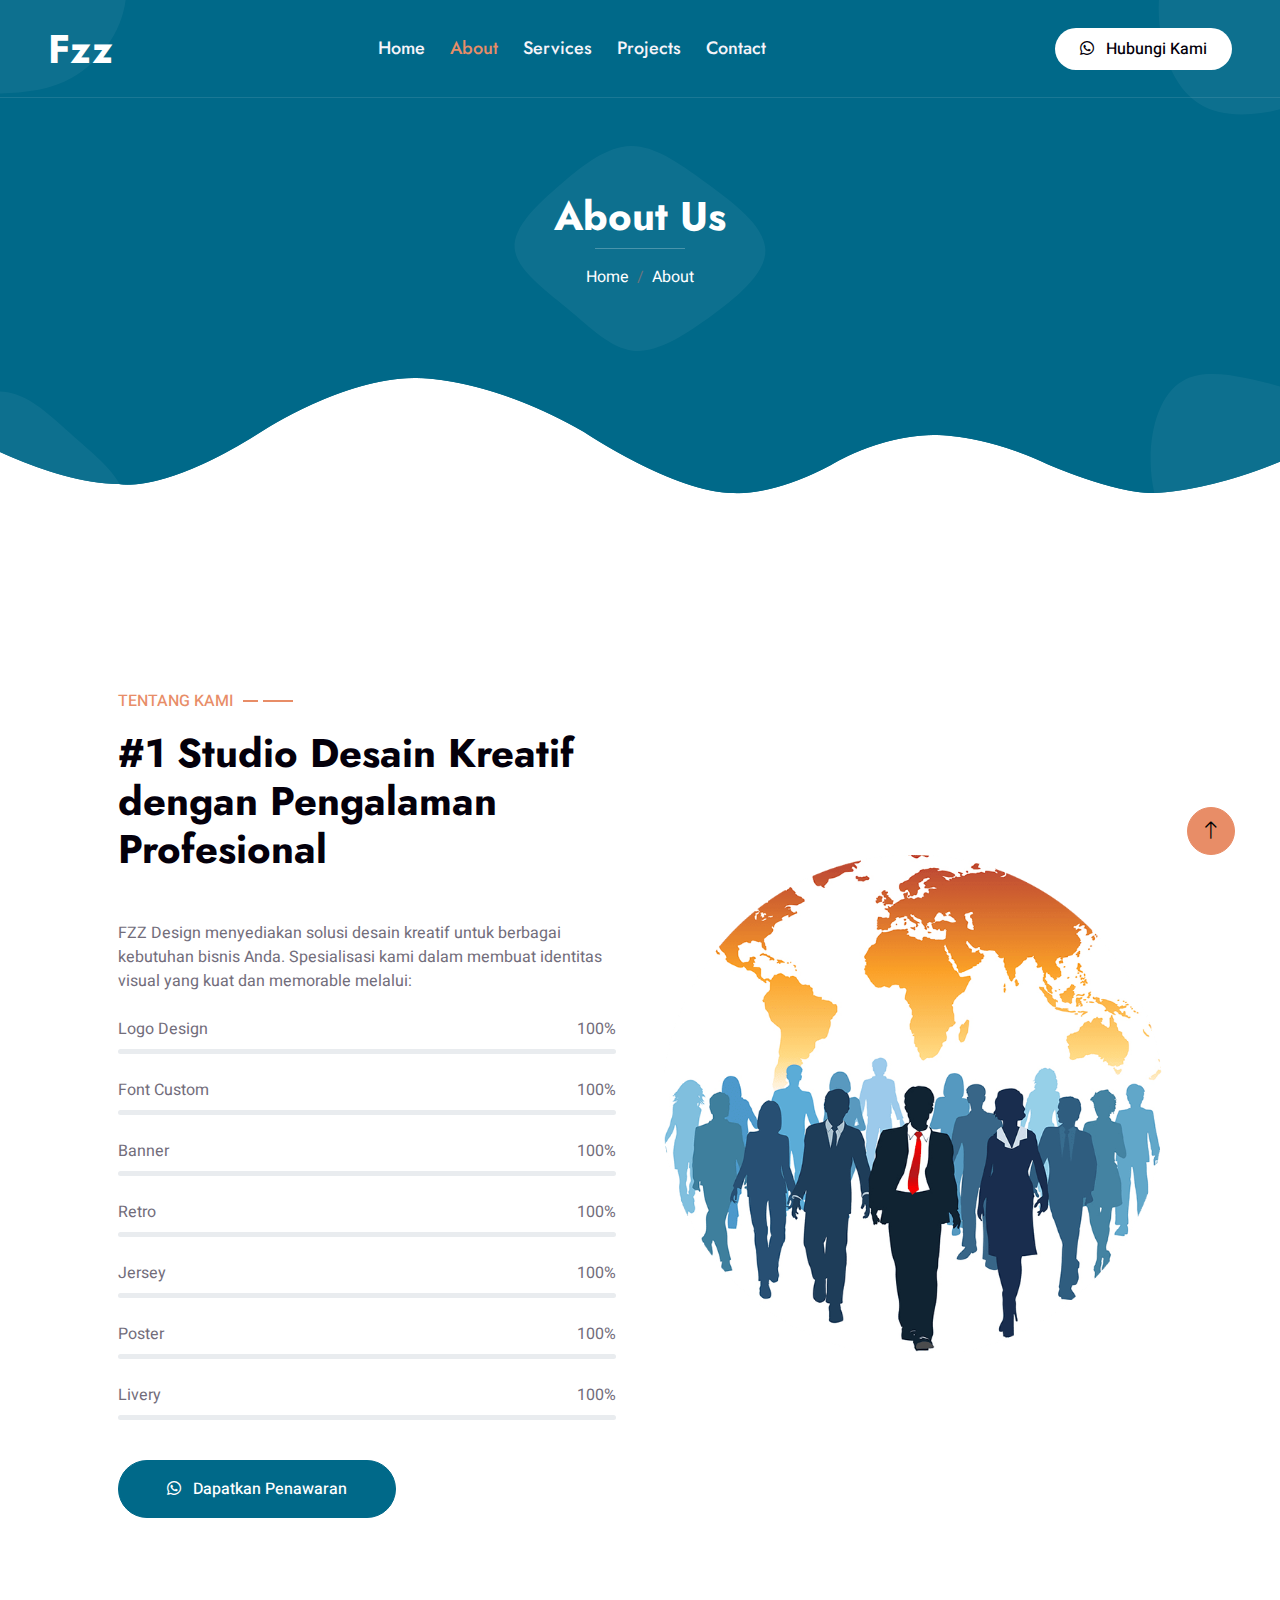
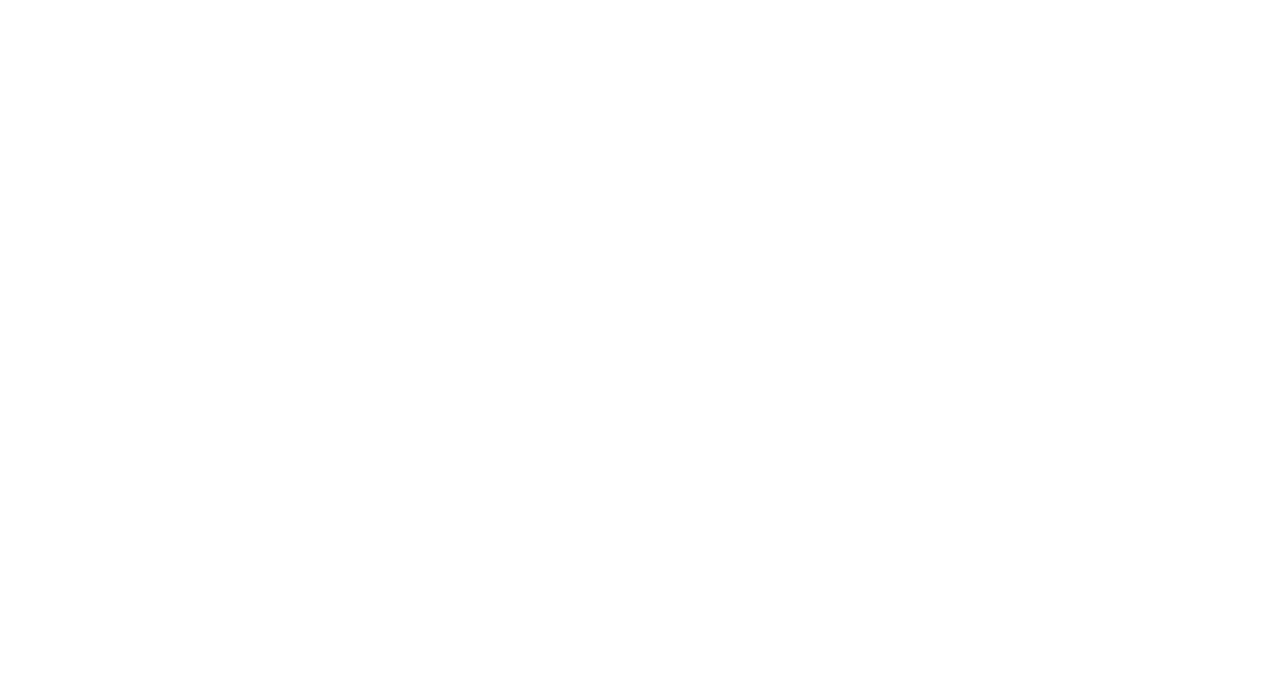
==== about.html @ 9c6b9a03 "landing page fzzdsgn" ====
<!DOCTYPE html>
<html lang="en">
  <head>
    <meta charset="utf-8" />
    <title>About | Jasa Desain Grafis Profesional</title>
    <meta name="viewport" content="width=device-width, initial-scale=1.0" />
    <meta
      name="keywords"
      content="desain grafis, jasa desain grafis, desain logo, desain brosur, desain kemasan, Fzz Design, kreatif"
    />
    <meta
      name="description"
      content="Fzz Design Grafis menawarkan jasa desain grafis profesional untuk kebutuhan bisnis Anda. Kami menyediakan desain logo, brosur, kemasan, dan materi promosi lainnya yang inovatif dan kreatif."
    />
    <meta name="author" content="Fzz Design Grafis" />

    <!-- Open Graph / Facebook -->
    <meta
      property="og:title"
      content="Fzz Design Grafis | Jasa Desain Grafis Profesional"
    />
    <meta
      property="og:description"
      content="Fzz Design Grafis menawarkan jasa desain grafis profesional untuk kebutuhan bisnis Anda. Dapatkan desain logo, brosur, kemasan, dan materi promosi yang kreatif."
    />
    <meta property="og:image" content="img/og-image.jpg" />
    <!-- Ganti dengan path gambar yang sesuai -->
    <meta property="og:url" content="https://www.fzzdsgn.my.id/" />
    <!-- Ganti dengan URL usaha Anda -->
    <meta property="og:type" content="website" />

    <!-- Twitter Card -->
    <meta name="twitter:card" content="summary_large_image" />
    <meta
      name="twitter:title"
      content="Fzz Design Grafis | Jasa Desain Grafis Profesional"
    />
    <meta
      name="twitter:description"
      content="Fzz Design Grafis menyediakan solusi desain grafis profesional untuk logo, brosur, kemasan, dan promosi bisnis Anda."
    />
    <meta name="twitter:image" content="img/og-image.jpg" />
    <!-- Ganti dengan path gambar yang sesuai -->

    <!-- Favicon -->
    <link href="img/favicon.ico" rel="icon" type="image/x-icon" />

    <!-- Google Web Fonts -->
    <link rel="preconnect" href="https://fonts.googleapis.com" />
    <link rel="preconnect" href="https://fonts.gstatic.com" crossorigin />
    <link
      href="https://fonts.googleapis.com/css2?family=Heebo:wght@400;500&family=Jost:wght@500;600;700&display=swap"
      rel="stylesheet"
    />

    <!-- Icon Font Stylesheet -->
    <link
      href="https://cdnjs.cloudflare.com/ajax/libs/font-awesome/5.10.0/css/all.min.css"
      rel="stylesheet"
    />
    <link
      href="https://cdn.jsdelivr.net/npm/bootstrap-icons@1.4.1/font/bootstrap-icons.css"
      rel="stylesheet"
    />

    <!-- Libraries Stylesheet -->
    <link href="lib/animate/animate.min.css" rel="stylesheet" />
    <link href="lib/owlcarousel/assets/owl.carousel.min.css" rel="stylesheet" />
    <link href="lib/lightbox/css/lightbox.min.css" rel="stylesheet" />

    <!-- Customized Bootstrap Stylesheet -->
    <link href="css/bootstrap.min.css" rel="stylesheet" />

    <!-- Template Stylesheet -->
    <link href="css/style.css" rel="stylesheet" />

    <!-- Structured Data for SEO -->
    <script type="application/ld+json">
      {
        "@context": "http://schema.org",
        "@type": "LocalBusiness",
        "name": "Fzz Design Grafis",
        "url": "https://www.fzzdsgn.my.id/",
        "logo": "https://www.fzzdesign.com/img/logo.png",
        "description": "Fzz Design Grafis menawarkan jasa desain grafis profesional untuk kebutuhan bisnis Anda, termasuk desain logo, brosur, kemasan, dan materi promosi.",
        "telephone": "+6283820151628,
      }
    </script>
  </head>

  <body>
    <div class="container-xxl bg-white p-0">
      <!-- Spinner Start -->
      <div
        id="spinner"
        class="show bg-white position-fixed translate-middle w-100 vh-100 top-50 start-50 d-flex align-items-center justify-content-center"
      >
        <div
          class="spinner-grow text-primary"
          style="width: 3rem; height: 3rem"
          role="status"
        >
          <span class="sr-only">Loading...</span>
        </div>
      </div>
      <!-- Spinner End -->

      <!-- Navbar & Hero Start -->
      <div class="container-xxl position-relative p-0">
        <nav
          class="navbar navbar-expand-lg navbar-light px-4 px-lg-5 py-3 py-lg-0"
        >
          <a href="index.html" class="navbar-brand p-0">
            <h1 class="m-0">Fzz</h1>
            <!-- <img src="img/logo.png" alt="Logo"> -->
          </a>
          <button
            class="navbar-toggler"
            type="button"
            data-bs-toggle="collapse"
            data-bs-target="#navbarCollapse"
          >
            <span class="fa fa-bars"></span>
          </button>
          <div class="collapse navbar-collapse" id="navbarCollapse">
            <div class="navbar-nav mx-auto py-0">
              <a href="index.html" class="nav-item nav-link">Home</a>
              <a href="about.html" class="nav-item nav-link active">About</a>
              <a href="service.html" class="nav-item nav-link">Services</a>
              <a href="project.html" class="nav-item nav-link">Projects</a>
              <a href="contact.html" class="nav-item nav-link">Contact</a>
            </div>
            <a
              href="https://wa.me/6281234567890"
              class="btn rounded-pill py-2 px-4 ms-3 d-none d-lg-block"
              target="_blank"
              rel="noopener noreferrer"
            >
              <i class="fab fa-whatsapp me-2"></i> Hubungi Kami
            </a>
          </div>
        </nav>

        <div class="container-xxl py-5 bg-primary hero-header">
          <div class="container my-5 py-5 px-lg-5">
            <div class="row g-5 py-5">
              <div class="col-12 text-center">
                <h1 class="text-white animated slideInDown">About Us</h1>
                <hr class="bg-white mx-auto mt-0" style="width: 90px" />
                <nav aria-label="breadcrumb">
                  <ol class="breadcrumb justify-content-center">
                    <li class="breadcrumb-item">
                      <a class="text-white" href="index.html">Home</a>
                    </li>
                    <li
                      class="breadcrumb-item text-white active"
                      aria-current="page"
                    >
                      About
                    </li>
                  </ol>
                </nav>
              </div>
            </div>
          </div>
        </div>
      </div>
      <!-- Navbar & Hero End -->

      <!-- About Start -->
      <div class="container-xxl py-5">
        <div class="container py-5 px-lg-5">
          <div class="row g-5 align-items-center">
            <div class="col-lg-6 wow fadeInUp" data-wow-delay="0.1s">
              <p class="section-title text-secondary">
                Tentang Kami<span></span>
              </p>
              <h1 class="mb-5">
                #1 Studio Desain Kreatif dengan Pengalaman Profesional
              </h1>
              <p class="mb-4">
                FZZ Design menyediakan solusi desain kreatif untuk berbagai
                kebutuhan bisnis Anda. Spesialisasi kami dalam membuat identitas
                visual yang kuat dan memorable melalui:
              </p>
              <div class="skill mb-4">
                <div class="d-flex justify-content-between">
                  <p class="mb-2">Logo Design</p>
                  <p class="mb-2">100%</p>
                </div>
                <div class="progress">
                  <div
                    class="progress-bar bg-primary"
                    role="progressbar"
                    aria-valuenow="100"
                    aria-valuemin="0"
                    aria-valuemax="100"
                  ></div>
                </div>
              </div>
              <div class="skill mb-4">
                <div class="d-flex justify-content-between">
                  <p class="mb-2">Font Custom</p>
                  <p class="mb-2">100%</p>
                </div>
                <div class="progress">
                  <div
                    class="progress-bar bg-primary"
                    role="progressbar"
                    aria-valuenow="100"
                    aria-valuemin="0"
                    aria-valuemax="100"
                  ></div>
                </div>
              </div>
              <div class="skill mb-4">
                <div class="d-flex justify-content-between">
                  <p class="mb-2">Banner</p>
                  <p class="mb-2">100%</p>
                </div>
                <div class="progress">
                  <div
                    class="progress-bar bg-primary"
                    role="progressbar"
                    aria-valuenow="100"
                    aria-valuemin="0"
                    aria-valuemax="100"
                  ></div>
                </div>
              </div>
              <div class="skill mb-4">
                <div class="d-flex justify-content-between">
                  <p class="mb-2">Retro</p>
                  <p class="mb-2">100%</p>
                </div>
                <div class="progress">
                  <div
                    class="progress-bar bg-primary"
                    role="progressbar"
                    aria-valuenow="100"
                    aria-valuemin="0"
                    aria-valuemax="100"
                  ></div>
                </div>
              </div>
              <div class="skill mb-4">
                <div class="d-flex justify-content-between">
                  <p class="mb-2">Jersey</p>
                  <p class="mb-2">100%</p>
                </div>
                <div class="progress">
                  <div
                    class="progress-bar bg-primary"
                    role="progressbar"
                    aria-valuenow="100"
                    aria-valuemin="0"
                    aria-valuemax="100"
                  ></div>
                </div>
              </div>
              <div class="skill mb-4">
                <div class="d-flex justify-content-between">
                  <p class="mb-2">Poster</p>
                  <p class="mb-2">100%</p>
                </div>
                <div class="progress">
                  <div
                    class="progress-bar bg-primary"
                    role="progressbar"
                    aria-valuenow="100"
                    aria-valuemin="0"
                    aria-valuemax="100"
                  ></div>
                </div>
              </div>
              <div class="skill mb-4">
                <div class="d-flex justify-content-between">
                  <p class="mb-2">Livery</p>
                  <p class="mb-2">100%</p>
                </div>
                <div class="progress">
                  <div
                    class="progress-bar bg-primary"
                    role="progressbar"
                    aria-valuenow="100"
                    aria-valuemin="0"
                    aria-valuemax="100"
                  ></div>
                </div>
              </div>
              <a
                href=""
                class="btn btn-primary py-sm-3 px-sm-5 rounded-pill mt-3"
                ><i class="fab fa-whatsapp me-2"></i> Dapatkan Penawaran</a
              >
            </div>
            <div class="col-lg-6">
              <img
                class="img-fluid wow zoomIn"
                data-wow-delay="0.5s"
                src="img/about.png"
              />
            </div>
          </div>
        </div>
      </div>
      <!-- About End -->

      <!-- Footer Start -->
      <div
        class="container-fluid bg-primary text-light footer wow fadeIn"
        data-wow-delay="0.1s"
      >
        <div class="container py-5 px-lg-5">
          <div class="row g-5">
            <div class="col-md-6 col-lg-3">
              <p class="section-title text-white h5 mb-4">
                Address<span></span>
              </p>
              <p><i class="fa fa-phone-alt me-2"></i>+6283820151628</p>
              <p><i class="fa fa-envelope me-2"></i>hanifarsyad180@gmail.com</p>
              <div class="d-flex pt-2">
                <a
                  class="btn btn-outline-light btn-social"
                  href="https://www.instagram.com/fzzdsgn/"
                  ><i class="fab fa-instagram"></i
                ></a>
              </div>
            </div>
            <div class="col-md-6 col-lg-3">
              <p class="section-title text-white h5 mb-4">
                Quick Link<span></span>
              </p>
              <a class="btn btn-link" href="about.html">About</a>
              <a class="btn btn-link" href="project.html">Project</a>
              <a class="btn btn-link" href="service.html">Services</a>
              <a class="btn btn-link" href="contact.html">Contact</a>
            </div>
            <div class="col-md-6 col-lg-3">
              <p class="section-title text-white h5 mb-4">
                Gallery<span></span>
              </p>
              <div class="row g-2">
                <div class="col-4">
                  <img
                    class="img-fluid d-block mx-auto"
                    style="width: 100px; height: 100px; object-fit: cover"
                    src="img/portfolio-1.jpg"
                    alt="Image"
                  />
                </div>
                <div class="col-4">
                  <img
                    class="img-fluid d-block mx-auto"
                    style="width: 100px; height: 100px; object-fit: cover"
                    src="img/portfolio-2.jpg"
                    alt="Image"
                  />
                </div>
                <div class="col-4">
                  <img
                    class="img-fluid d-block mx-auto"
                    style="width: 100px; height: 100px; object-fit: cover"
                    src="img/portfolio-3.jpg"
                    alt="Image"
                  />
                </div>
                <div class="col-4">
                  <img
                    class="img-fluid d-block mx-auto"
                    style="width: 100px; height: 100px; object-fit: cover"
                    src="img/portfolio-4.jpg"
                    alt="Image"
                  />
                </div>
                <div class="col-4">
                  <img
                    class="img-fluid d-block mx-auto"
                    style="width: 100px; height: 100px; object-fit: cover"
                    src="img/portfolio-5.jpg"
                    alt="Image"
                  />
                </div>
                <div class="col-4">
                  <img
                    class="img-fluid d-block mx-auto"
                    style="width: 100px; height: 100px; object-fit: cover"
                    src="img/portfolio-6.jpg"
                    alt="Image"
                  />
                </div>
              </div>
            </div>

            <div class="col-md-6 col-lg-3">
              <p class="section-title text-white h5 mb-4">
                Konsultasi<span></span>
              </p>
              <p>Dapatkan solusi terbaik untuk kebutuhan Anda.</p>
              <form
                action="mailto:hanifarsyad180@gmail.com"
                method="post"
                enctype="text/plain"
              >
                <div class="position-relative w-100 mt-3">
                  <input
                    class="form-control border-0 rounded-pill w-100 ps-4 pe-5"
                    type="email"
                    placeholder="Email Anda"
                    style="height: 48px"
                    name="email"
                    required
                  />
                  <button
                    type="submit"
                    class="btn shadow-none position-absolute top-0 end-0 mt-1 me-2"
                  >
                    <i class="fa fa-paper-plane text-primary fs-4"></i>
                  </button>
                </div>
              </form>
            </div>
          </div>
        </div>
        <div class="container px-lg-5">
          <div class="copyright">
            <div class="row">
              <div class="col-md-6 text-center text-md-start mb-3 mb-md-0">
                &copy; <a class="border-bottom" href="#">fzzdsgn.my.id</a>, All
                Right Reserved.

                <!--/*** This template is free as long as you keep the footer author’s credit link/attribution link/backlink. If you'd like to use the template without the footer author’s credit link/attribution link/backlink, you can purchase the Credit Removal License from "https://htmlcodex.com/credit-removal". Thank you for your support. ***/-->
                Designed By
                <a
                  class="border-bottom"
                  href="https://sites.google.com/view/arsithra/halaman-muka"
                  >Arsithra</a
                >
              </div>
            </div>
          </div>
        </div>
      </div>
      <!-- Footer End -->

      <!-- Back to Top -->
      <a href="#" class="btn btn-lg btn-secondary btn-lg-square back-to-top"
        ><i class="bi bi-arrow-up"></i
      ></a>
    </div>

    <!-- JavaScript Libraries -->
    <script src="https://code.jquery.com/jquery-3.4.1.min.js"></script>
    <script src="https://cdn.jsdelivr.net/npm/bootstrap@5.0.0/dist/js/bootstrap.bundle.min.js"></script>
    <script src="lib/wow/wow.min.js"></script>
    <script src="lib/easing/easing.min.js"></script>
    <script src="lib/waypoints/waypoints.min.js"></script>
    <script src="lib/counterup/counterup.min.js"></script>
    <script src="lib/owlcarousel/owl.carousel.min.js"></script>
    <script src="lib/isotope/isotope.pkgd.min.js"></script>
    <script src="lib/lightbox/js/lightbox.min.js"></script>

    <!-- Template Javascript -->
    <script src="js/main.js"></script>
  </body>
</html>
---- css/style.css ----
/********** Template CSS **********/
:root {
  --primary: #006989;
  --secondary: #e88d67;
  --light: #f6f4f9;
  --dark: #04000b;
}

/*** Spinner ***/
#spinner {
  opacity: 0;
  visibility: hidden;
  transition: opacity 0.5s ease-out, visibility 0s linear 0.5s;
  z-index: 99999;
}

#spinner.show {
  transition: opacity 0.5s ease-out, visibility 0s linear 0s;
  visibility: visible;
  opacity: 1;
}

.back-to-top {
  position: fixed;
  display: none;
  right: 45px;
  bottom: 45px;
  z-index: 99;
}

/*** Heading ***/
h1,
h2,
.fw-bold {
  font-weight: 700 !important;
}

h3,
h4,
.fw-semi-bold {
  font-weight: 600 !important;
}

h5,
h6,
.fw-medium {
  font-weight: 500 !important;
}

/*** Button ***/
.btn {
  font-weight: 500;
  transition: 0.5s;
}

.btn:hover {
  box-shadow: 0 0 10px rgba(0, 0, 0, 0.5);
}

.btn-square {
  width: 38px;
  height: 38px;
}

.btn-sm-square {
  width: 32px;
  height: 32px;
}

.btn-lg-square {
  width: 48px;
  height: 48px;
}

.btn-square,
.btn-sm-square,
.btn-lg-square {
  padding: 0;
  display: flex;
  align-items: center;
  justify-content: center;
  font-weight: normal;
  border-radius: 50px;
}

/*** Navbar ***/
.navbar .dropdown-toggle::after {
  border: none;
  content: "\f067";
  font-family: "Font Awesome 5 Free";
  font-size: 10px;
  font-weight: bold;
  vertical-align: middle;
  margin-left: 8px;
}

.navbar-light .navbar-nav .nav-link {
  position: relative;
  margin-right: 25px;
  padding: 35px 0;
  font-family: "Jost", sans-serif;
  font-size: 18px;
  font-weight: 500;
  color: var(--light) !important;
  outline: none;
  transition: 0.5s;
}

.sticky-top.navbar-light .navbar-nav .nav-link {
  padding: 20px 0;
  color: var(--dark) !important;
}

.navbar-light .navbar-nav .nav-link:hover,
.navbar-light .navbar-nav .nav-link.active {
  color: var(--secondary) !important;
}

.navbar-light .navbar-brand h1 {
  color: #ffffff;
}

.navbar-light .navbar-brand img {
  max-height: 60px;
  transition: 0.5s;
}

.sticky-top.navbar-light .navbar-brand img {
  max-height: 45px;
}

@media (max-width: 991.98px) {
  .sticky-top.navbar-light {
    position: relative;
    background: #ffffff;
  }

  .navbar-light .navbar-collapse {
    margin-top: 15px;
    border-top: 1px solid #dddddd;
  }

  .navbar-light .navbar-nav .nav-link,
  .sticky-top.navbar-light .navbar-nav .nav-link {
    padding: 10px 0;
    margin-left: 0;
    color: var(--dark) !important;
  }

  .navbar-light .navbar-brand h1 {
    color: var(--primary);
  }

  .navbar-light .navbar-brand img {
    max-height: 45px;
  }
}

@media (min-width: 992px) {
  .navbar-light {
    position: absolute;
    width: 100%;
    top: 0;
    left: 0;
    border-bottom: 1px solid rgba(256, 256, 256, 0.1);
    z-index: 999;
  }

  .sticky-top.navbar-light {
    position: fixed;
    background: #ffffff;
  }

  .sticky-top.navbar-light .navbar-brand h1 {
    color: var(--primary);
  }

  .navbar-light .navbar-nav .nav-item .dropdown-menu {
    display: block;
    border: none;
    margin-top: 0;
    top: 150%;
    opacity: 0;
    visibility: hidden;
    transition: 0.5s;
  }

  .navbar-light .navbar-nav .nav-item:hover .dropdown-menu {
    top: 100%;
    visibility: visible;
    transition: 0.5s;
    opacity: 1;
  }

  .navbar-light .btn {
    color: var(--dark);
    background: #ffffff;
  }

  .sticky-top.navbar-light .btn {
    color: var(--dark);
    background: var(--secondary);
  }
}

/*** Hero Header ***/
.hero-header {
  margin-bottom: 6rem;
  padding: 18rem 0;
  background: url(../img/blob-top-left.png), url(../img/blob-top-right.png),
    url(../img/blob-bottom-left.png), url(../img/blob-bottom-right.png),
    url(../img/blob-center.png), url(../img/bg-bottom.png);
  background-position: left 0px top 0px, right 0px top 0px, left 0px bottom 0px,
    right 0px bottom 0px, center center, center bottom;
  background-repeat: no-repeat;
}

@media (max-width: 991.98px) {
  .hero-header {
    padding: 6rem 0 9rem 0;
  }
}

/*** Section Title ***/
.section-title {
  position: relative;
  display: flex;
  align-items: center;
  font-weight: 500;
  text-transform: uppercase;
}

.section-title span:first-child,
.section-title span:last-child {
  position: relative;
  display: inline-block;
  margin-right: 30px;
  width: 30px;
  height: 2px;
}

.section-title span:last-child {
  margin-right: 0;
  margin-left: 30px;
}

.section-title span:first-child::after,
.section-title span:last-child::after {
  position: absolute;
  content: "";
  width: 15px;
  height: 2px;
  top: 0;
  right: -20px;
}

.section-title span:last-child::after {
  right: auto;
  left: -20px;
}

.section-title.text-primary span:first-child,
.section-title.text-primary span:last-child,
.section-title.text-primary span:first-child::after,
.section-title.text-primary span:last-child::after {
  background: var(--primary);
}

.section-title.text-secondary span:first-child,
.section-title.text-secondary span:last-child,
.section-title.text-secondary span:first-child::after,
.section-title.text-secondary span:last-child::after {
  background: var(--secondary);
}

.section-title.text-white span:first-child,
.section-title.text-white span:last-child,
.section-title.text-white span:first-child::after,
.section-title.text-white span:last-child::after {
  background: #ffffff;
}

/*** Feature ***/
.feature-item {
  transition: 0.5s;
}

.feature-item:hover {
  margin-top: -15px;
}

/*** About ***/
.progress {
  height: 5px;
}

.progress .progress-bar {
  width: 0px;
  transition: 3s;
}

/*** Fact ***/
.fact {
  margin: 6rem 0;
  background: url(../img/blob-top-left.png), url(../img/blob-top-right.png),
    url(../img/blob-bottom-left.png), url(../img/blob-bottom-right.png),
    url(../img/blob-center.png);
  background-position: left 0px top 0px, right 0px top 0px, left 0px bottom 0px,
    right 0px bottom 0px, center center;
  background-repeat: no-repeat;
}

/*** Service ***/
.service-item {
  position: relative;
  padding: 45px 30px;
  background: var(--light);
  overflow: hidden;
  transition: 0.5s;
}

.service-item:hover {
  margin-top: -15px;
  padding-bottom: 60px;
  background: var(--primary);
}

.service-item .service-icon {
  margin: 0 auto 20px auto;
  width: 100px;
  height: 100px;
  display: flex;
  align-items: center;
  justify-content: center;
  color: var(--light);
  background: url(../img/blob-primary.png) center center no-repeat;
  background-size: contain;
  transition: 0.5s;
}

.service-item:hover .service-icon {
  color: var(--dark);
  background: url(../img/blob-secondary.png) center center no-repeat;
  background-size: contain;
}

.service-item h5,
.service-item p {
  transition: 0.5s;
}

.service-item:hover h5,
.service-item:hover p {
  color: #ffffff;
}

.service-item a.btn {
  position: absolute;
  bottom: -40px;
  left: 50%;
  transform: translateX(-50%);
  color: var(--primary);
  background: #ffffff;
  border-radius: 40px 40px 0 0;
  transition: 0.5s;
  z-index: 1;
}

.service-item a.btn:hover {
  color: var(--dark);
  background: var(--secondary);
}

.service-item:hover a.btn {
  bottom: 0;
}

/*** Project Portfolio ***/
#portfolio-flters li {
  display: inline-block;
  font-weight: 500;
  color: var(--dark);
  cursor: pointer;
  transition: 0.5s;
  border-bottom: 2px solid transparent;
}

#portfolio-flters li:hover,
#portfolio-flters li.active {
  color: var(--primary);
  border-color: var(--primary);
}

.portfolio-item img {
  transition: 0.5s;
}

.portfolio-item:hover img {
  transform: scale(1.1);
}

.portfolio-item .portfolio-overlay {
  position: absolute;
  display: flex;
  align-items: center;
  justify-content: center;
  width: 100%;
  height: 100%;
  top: 0;
  left: 0;
  background: rgba(98, 34, 204, 0.9);
  transition: 0.5s;
  opacity: 0;
}

.portfolio-item:hover .portfolio-overlay {
  opacity: 1;
}

/*** Newsletter ***/
.newsletter {
  margin: 6rem 0;
  background: url(../img/blob-top-left.png), url(../img/blob-top-right.png),
    url(../img/blob-bottom-left.png), url(../img/blob-bottom-right.png),
    url(../img/blob-center.png);
  background-position: left 0px top 0px, right 0px top 0px, left 0px bottom 0px,
    right 0px bottom 0px, center center;
  background-repeat: no-repeat;
}

/*** Testimonial ***/
.testimonial-carousel .testimonial-item {
  padding: 0 30px 30px 30px;
}

.testimonial-carousel .owl-nav {
  display: flex;
  justify-content: center;
}

.testimonial-carousel .owl-nav .owl-prev,
.testimonial-carousel .owl-nav .owl-next {
  margin: 0 12px;
  width: 60px;
  height: 60px;
  display: flex;
  align-items: center;
  justify-content: center;
  color: var(--primary);
  background: var(--light);
  border-radius: 60px;
  font-size: 22px;
  transition: 0.5s;
}

.testimonial-carousel .owl-nav .owl-prev:hover,
.testimonial-carousel .owl-nav .owl-next:hover {
  color: #ffffff;
  background: var(--primary);
  box-shadow: 0 0 10px rgba(0, 0, 0, 0.5);
}

/*** Team ***/
.team-item .btn {
  color: var(--primary);
  background: #ffffff;
}

.team-item .btn:hover {
  color: #ffffff;
  background: var(--primary);
}

/*** Footer ***/
.footer {
  margin-top: 6rem;
  padding-top: 9rem;
  background: url(../img/bg-top.png), url(../img/map.png);
  background-position: center top, center center;
  background-repeat: no-repeat;
}

.footer .btn.btn-social {
  margin-right: 5px;
  width: 40px;
  height: 40px;
  display: flex;
  align-items: center;
  justify-content: center;
  color: var(--light);
  border: 1px solid rgba(256, 256, 256, 0.1);
  border-radius: 40px;
  transition: 0.3s;
}

.footer .btn.btn-social:hover {
  color: var(--primary);
}

.footer .btn.btn-link {
  display: block;
  margin-bottom: 10px;
  padding: 0;
  text-align: left;
  color: var(--light);
  font-weight: normal;
  transition: 0.3s;
}

.footer .btn.btn-link::before {
  position: relative;
  content: "\f105";
  font-family: "Font Awesome 5 Free";
  font-weight: 900;
  margin-right: 10px;
}

.footer .btn.btn-link:hover {
  letter-spacing: 1px;
  box-shadow: none;
  color: var(--secondary);
}

.footer .copyright {
  padding: 25px 0;
  font-size: 14px;
  border-top: 1px solid rgba(256, 256, 256, 0.1);
}

.footer .copyright a {
  color: var(--light);
}

.footer .footer-menu a {
  margin-right: 15px;
  padding-right: 15px;
  border-right: 1px solid rgba(255, 255, 255, 0.1);
}

.footer .footer-menu a:last-child {
  margin-right: 0;
  padding-right: 0;
  border-right: none;
}

.footer .copyright a:hover,
.footer .footer-menu a:hover {
  color: var(--secondary);
}
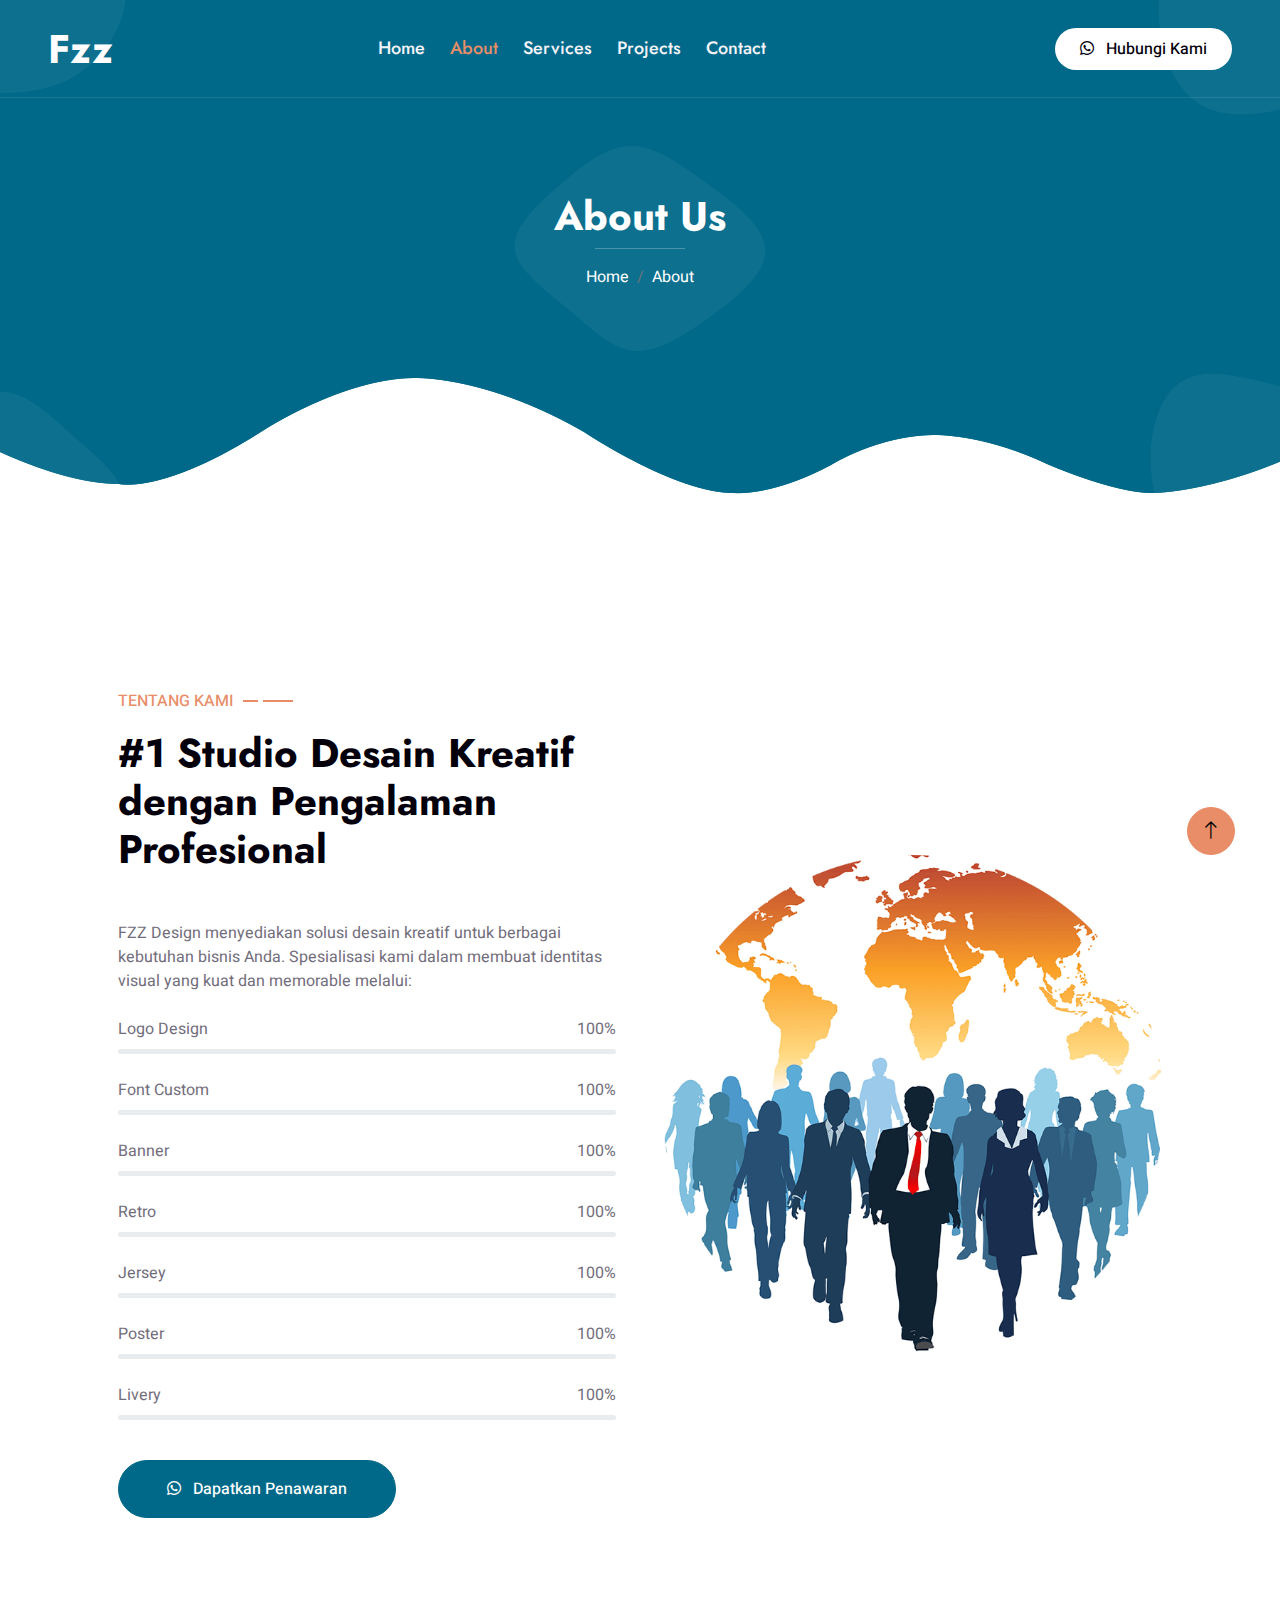
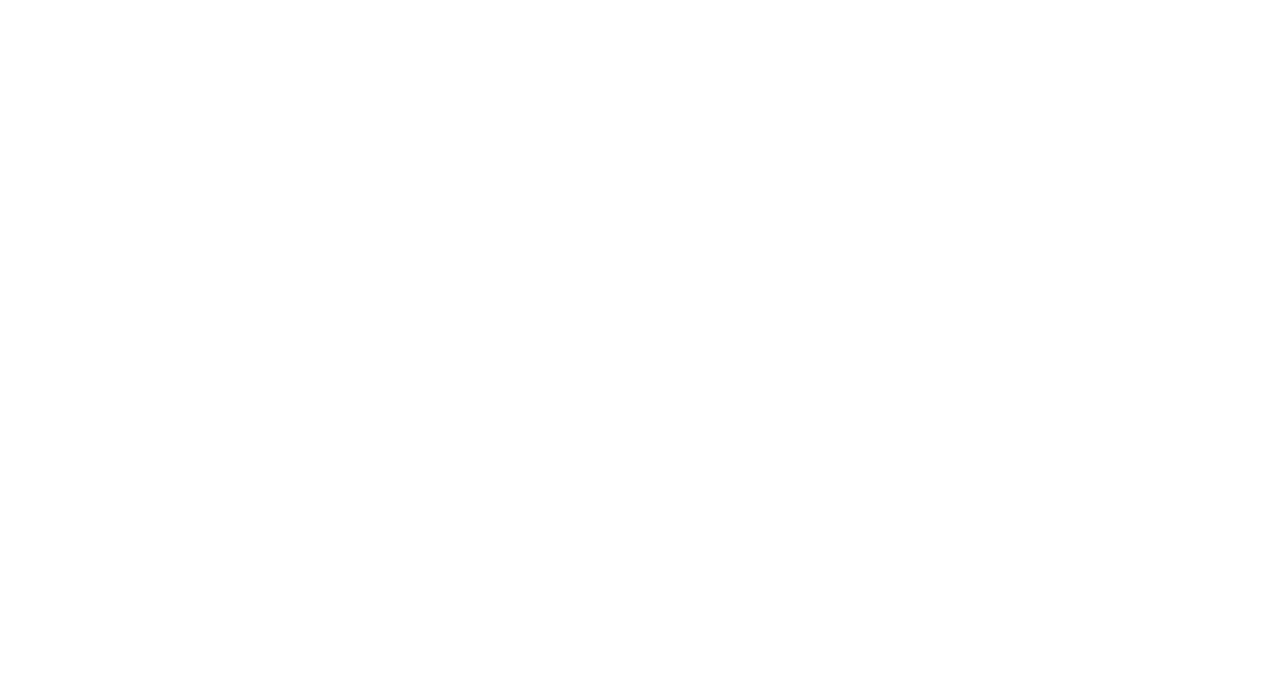
==== commit d071b0a3: "update: updated no wa from hommepage cta" ====
--- a/about.html
+++ b/about.html
@@ -289,7 +289,7 @@
                 </div>
               </div>
               <a
-                href=""
+                href="https://wa.me/6283820151628"
                 class="btn btn-primary py-sm-3 px-sm-5 rounded-pill mt-3"
                 ><i class="fab fa-whatsapp me-2"></i> Dapatkan Penawaran</a
               >
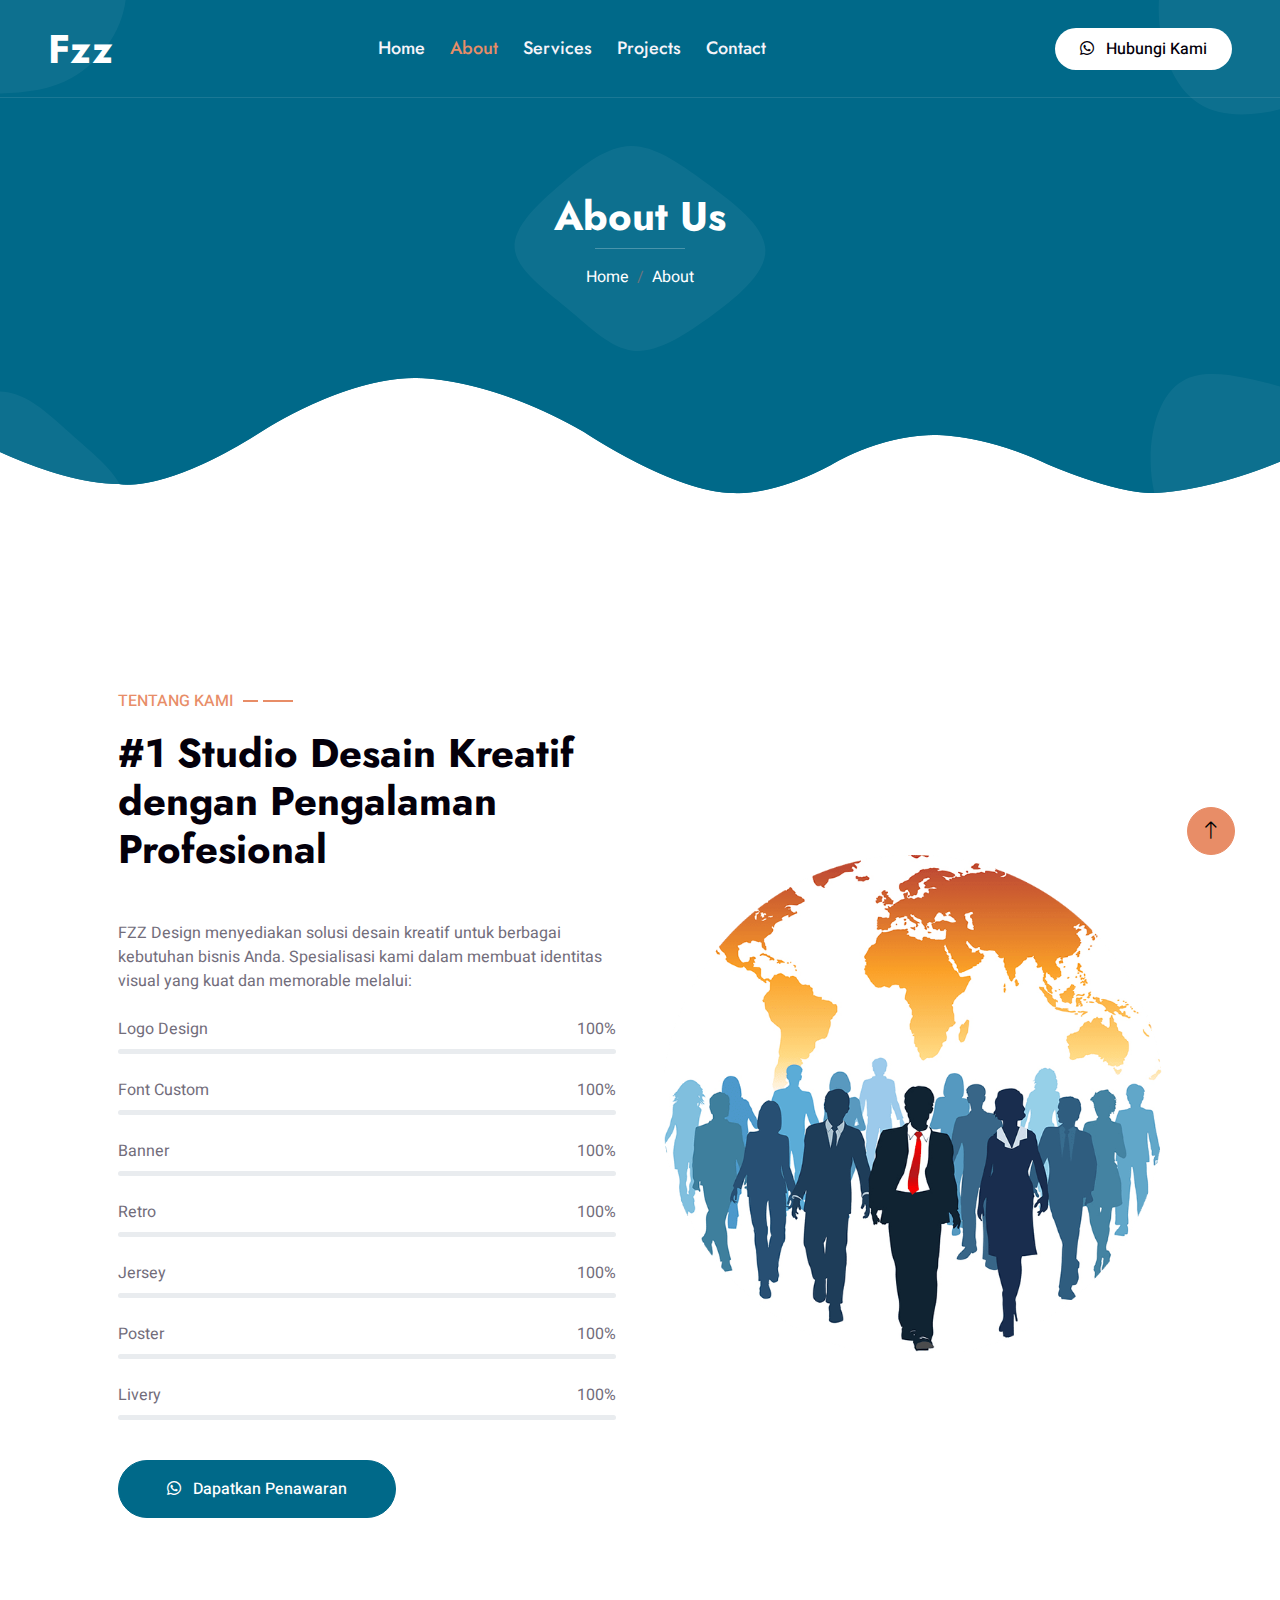
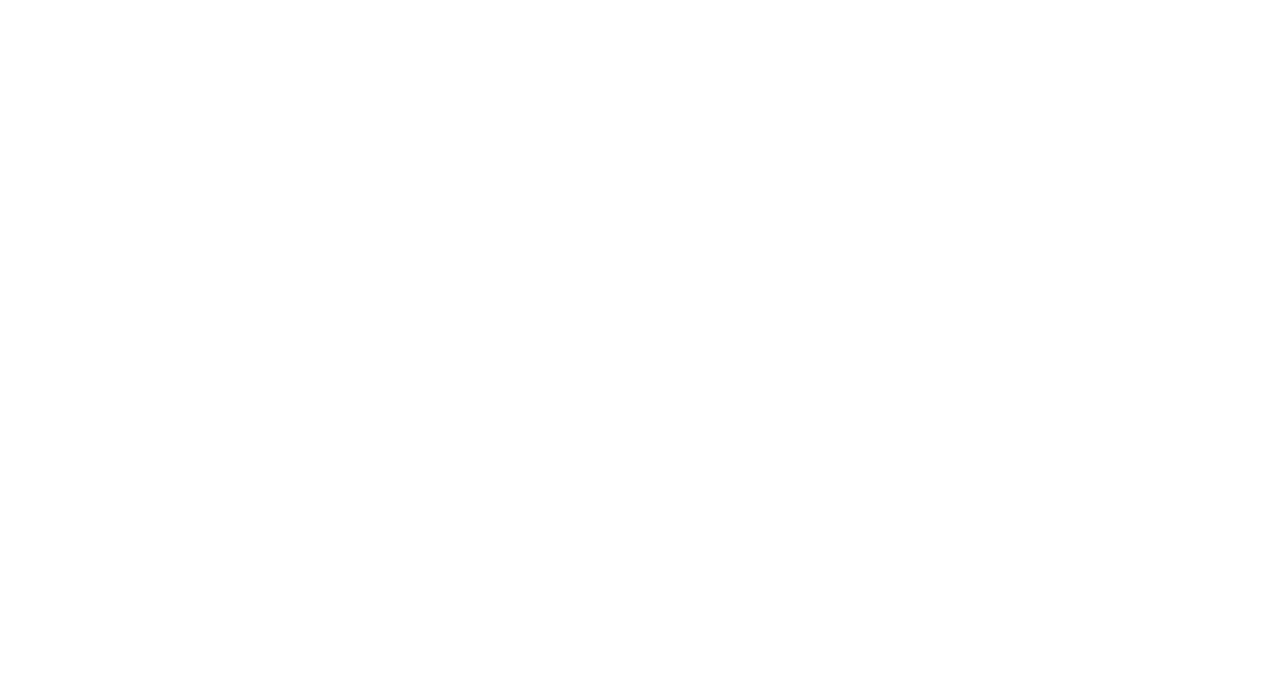
==== commit 6e2a9878: "update: updated no wa from navbar cta hubungi kami" ====
--- a/about.html
+++ b/about.html
@@ -131,7 +131,7 @@
               <a href="contact.html" class="nav-item nav-link">Contact</a>
             </div>
             <a
-              href="https://wa.me/6281234567890"
+              href="https://wa.me/6283820151628"
               class="btn rounded-pill py-2 px-4 ms-3 d-none d-lg-block"
               target="_blank"
               rel="noopener noreferrer"
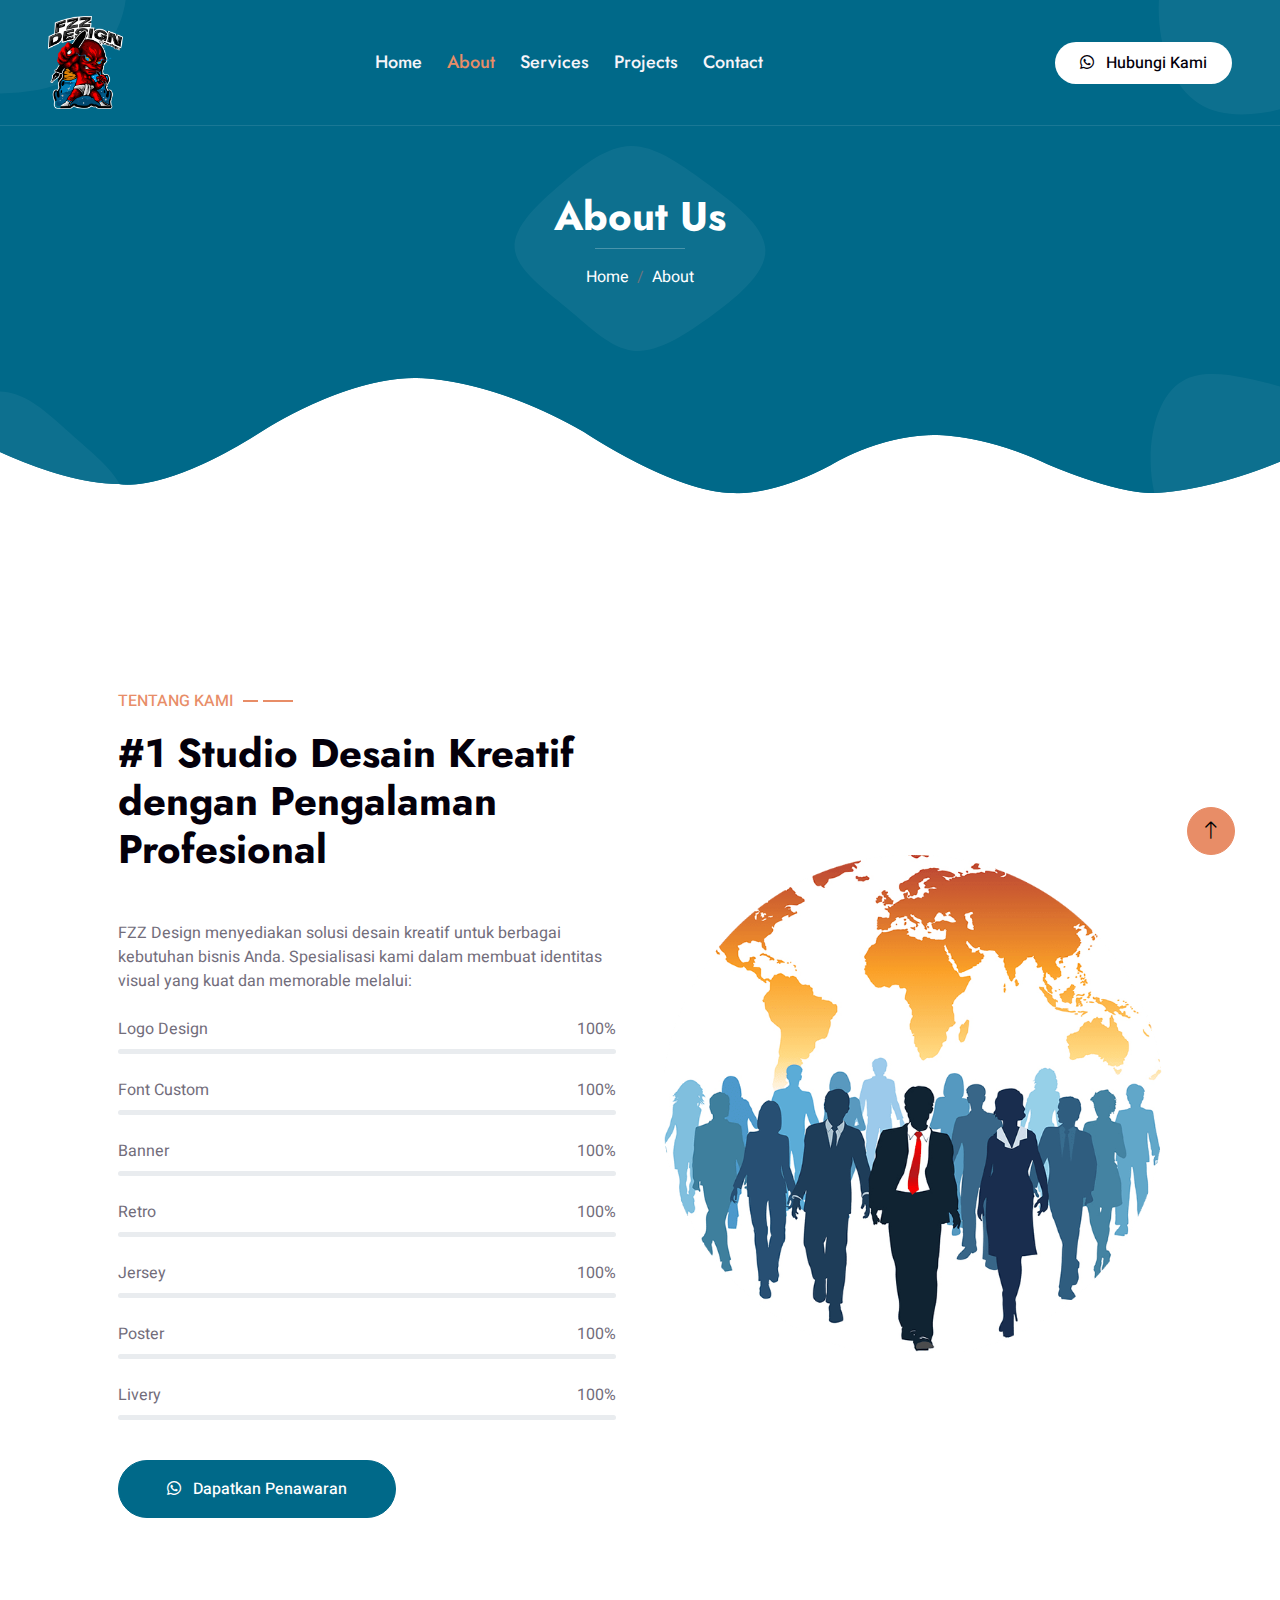
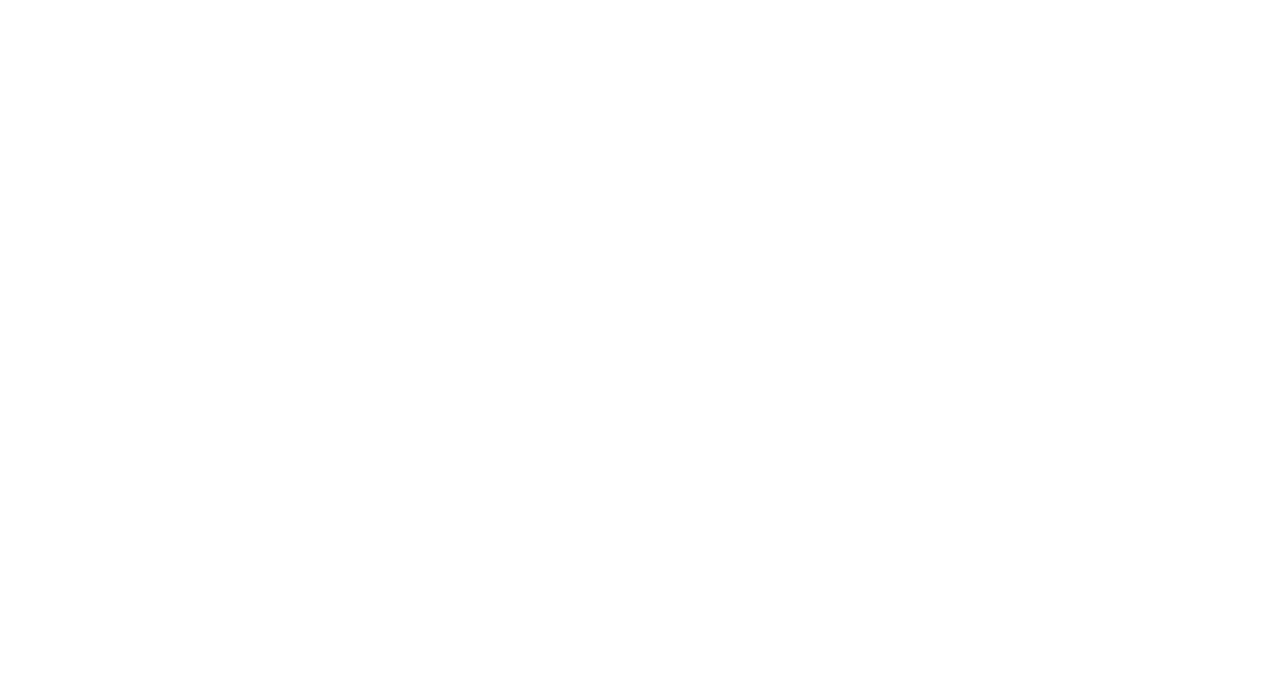
==== commit e8bf1cfb: "add: added favicon" ====
--- a/about.html
+++ b/about.html
@@ -110,9 +110,8 @@
         <nav
           class="navbar navbar-expand-lg navbar-light px-4 px-lg-5 py-3 py-lg-0"
         >
-          <a href="index.html" class="navbar-brand p-0">
-            <h1 class="m-0">Fzz</h1>
-            <!-- <img src="img/logo.png" alt="Logo"> -->
+          <a href="index.html" class="py-3">
+            <img src="img/logo.PNG" alt="logo" width="75" />
           </a>
           <button
             class="navbar-toggler"
@@ -426,8 +425,10 @@
           <div class="copyright">
             <div class="row">
               <div class="col-md-6 text-center text-md-start mb-3 mb-md-0">
-                &copy; <a class="border-bottom" href="#">fzzdsgn.my.id</a>, All
-                Right Reserved.
+                &copy;
+                <a class="border-bottom" href="https://www.fzzdsgn.my.id/"
+                  >fzzdsgn.my.id</a
+                >, All Right Reserved.
 
                 <!--/*** This template is free as long as you keep the footer author’s credit link/attribution link/backlink. If you'd like to use the template without the footer author’s credit link/attribution link/backlink, you can purchase the Credit Removal License from "https://htmlcodex.com/credit-removal". Thank you for your support. ***/-->
                 Designed By
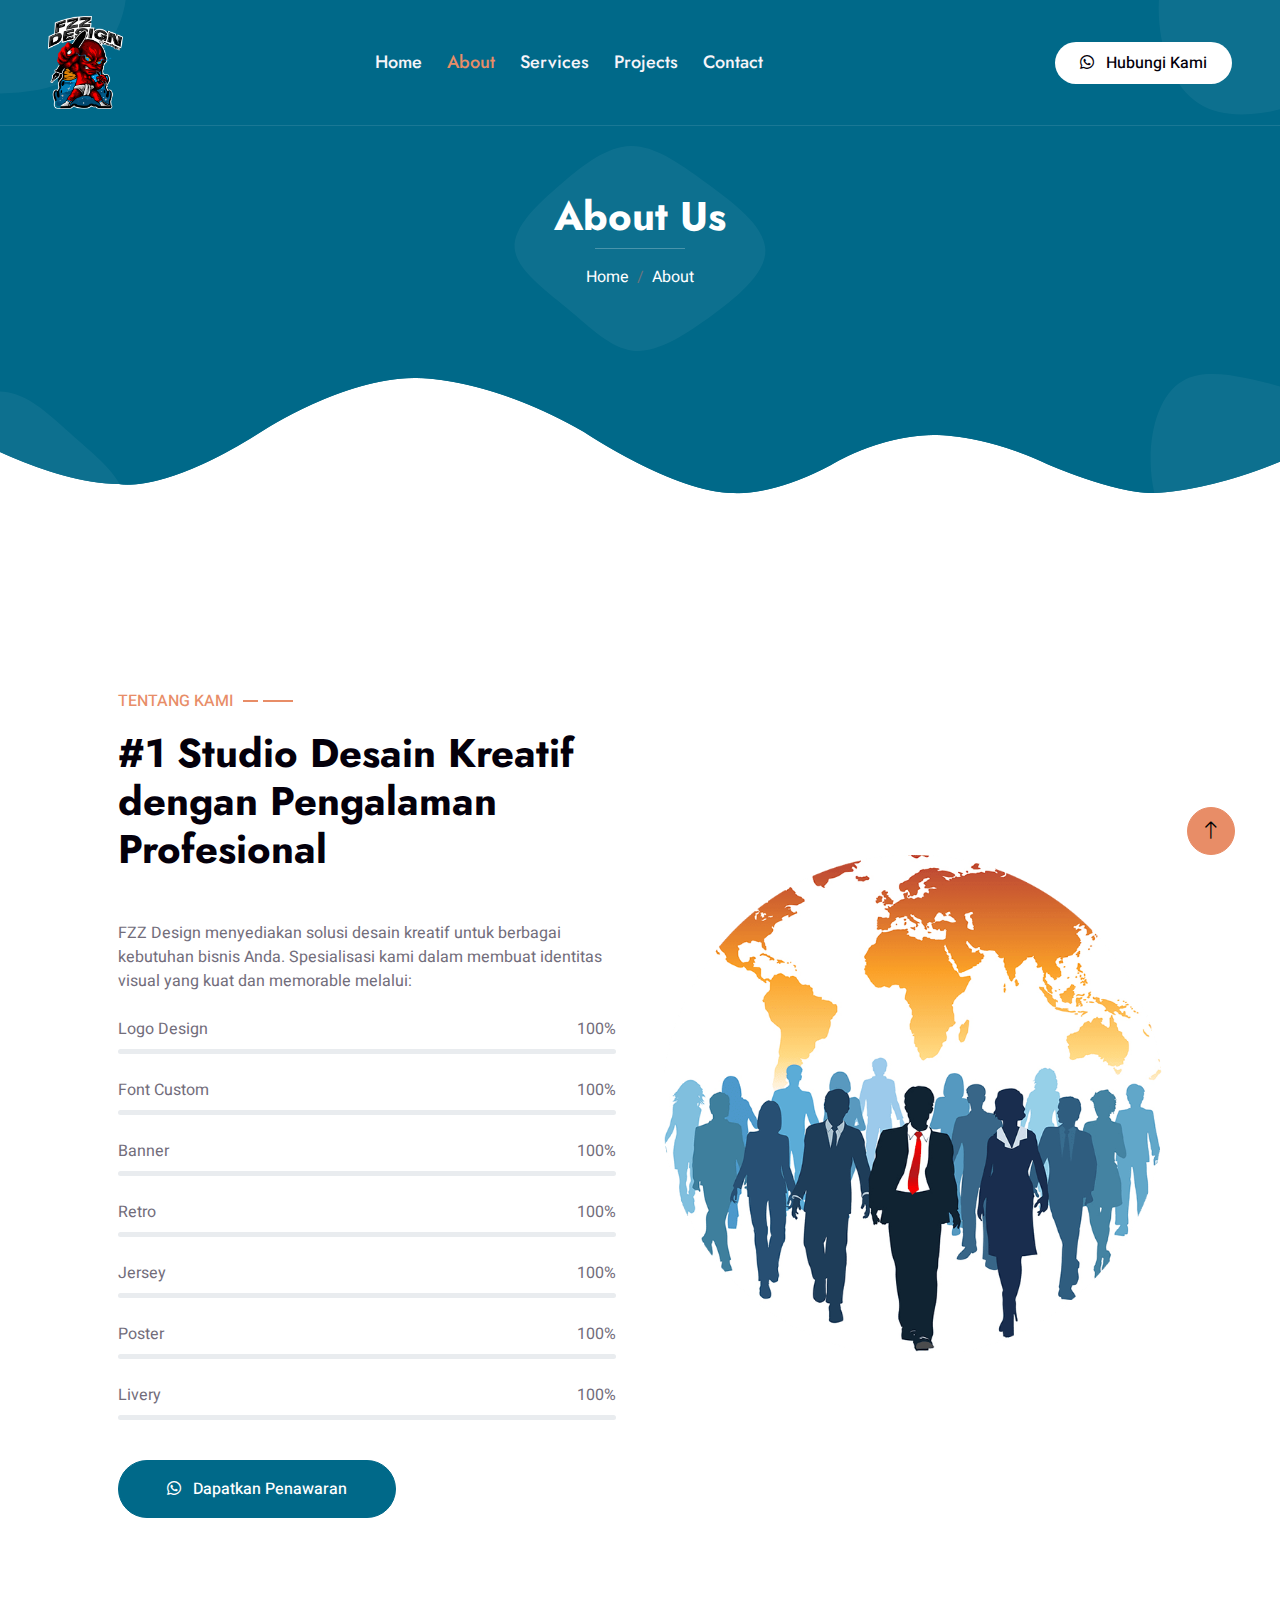
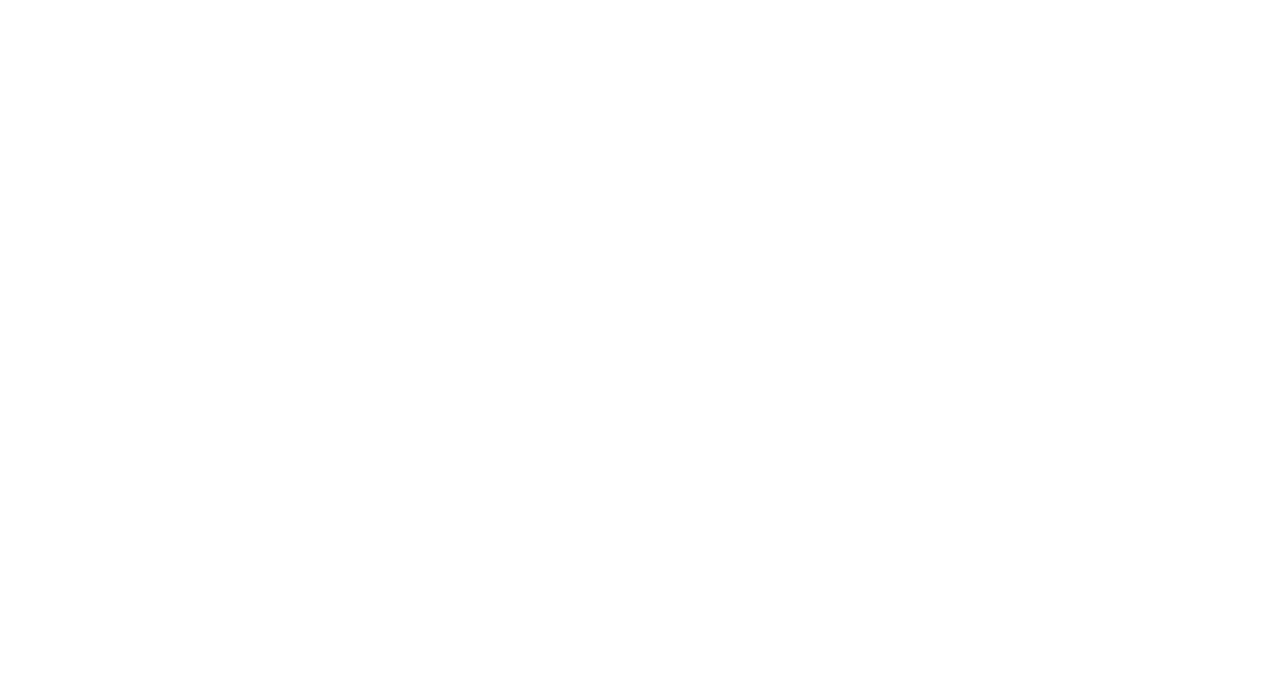
==== commit 5ad9de4f: "add: added favicon" ====
--- a/about.html
+++ b/about.html
@@ -43,7 +43,7 @@
     <!-- Ganti dengan path gambar yang sesuai -->
 
     <!-- Favicon -->
-    <link href="img/favicon.ico" rel="icon" type="image/x-icon" />
+    <link href="img/favicon/favicon.ico" rel="icon" type="image/x-icon" />
 
     <!-- Google Web Fonts -->
     <link rel="preconnect" href="https://fonts.googleapis.com" />
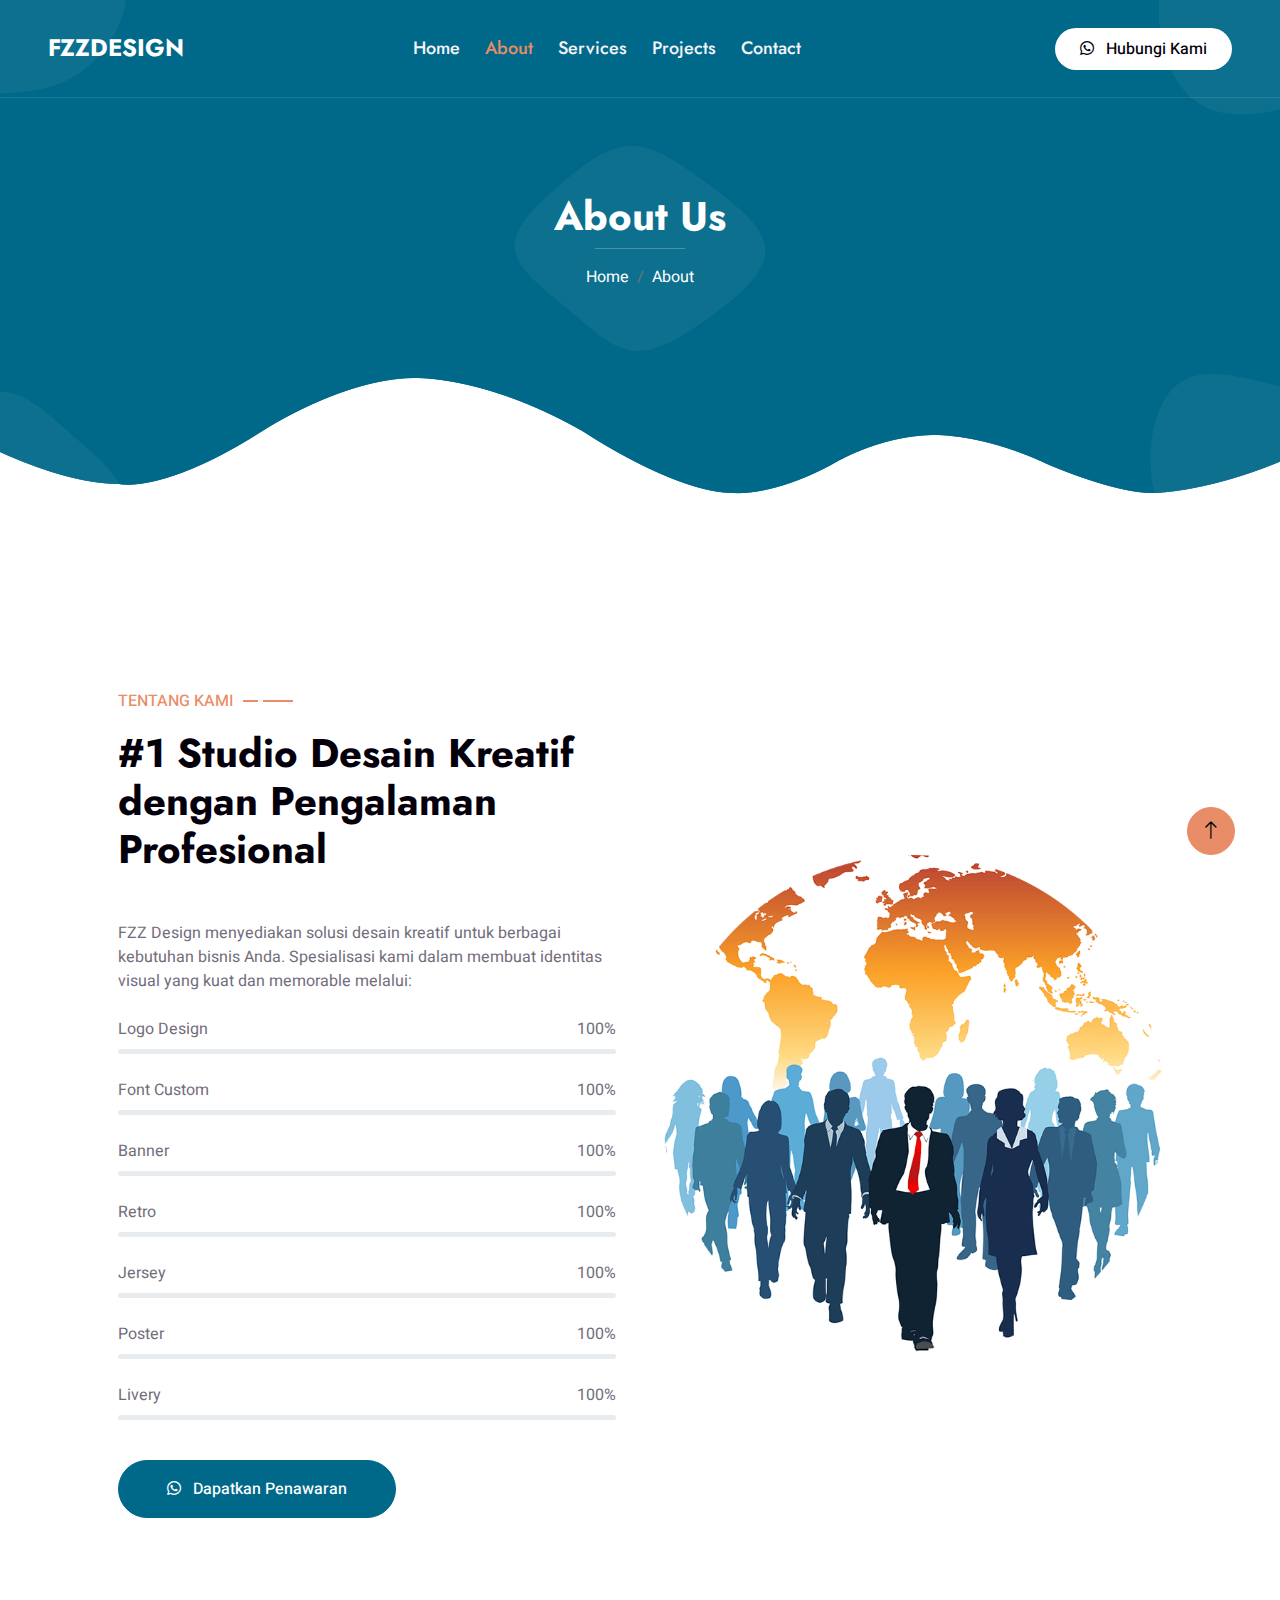
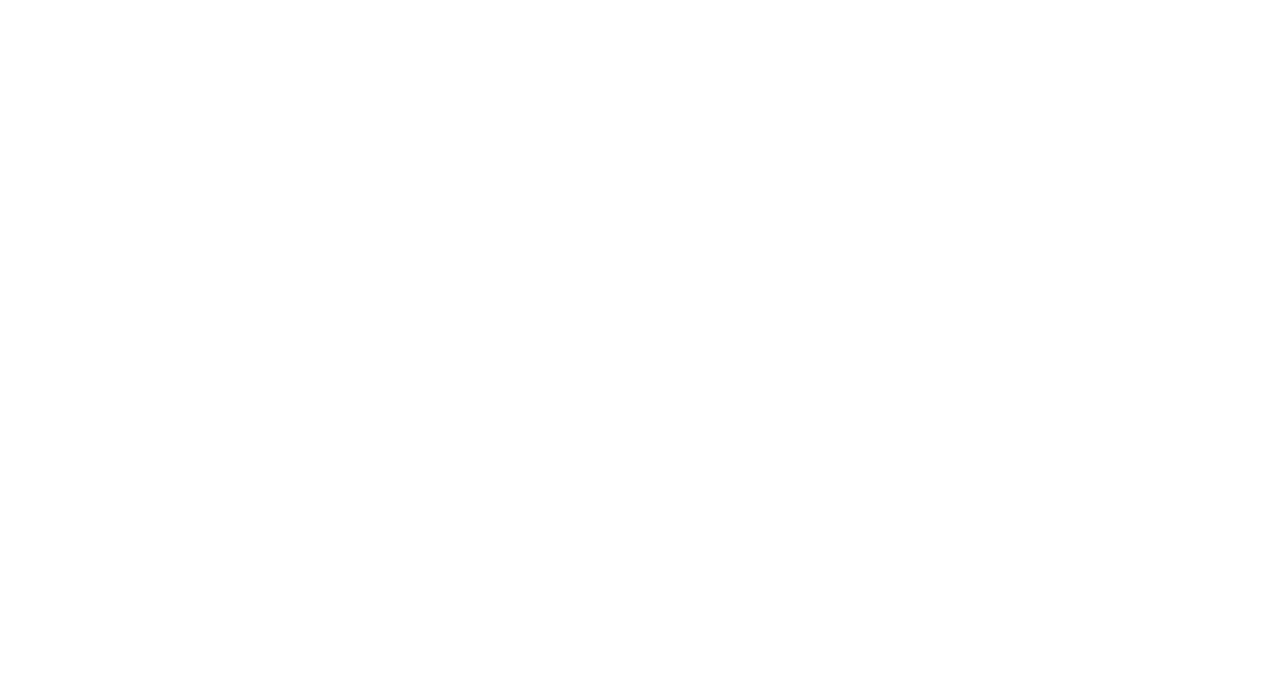
==== commit 556f6de1: "update: changed logo navbar to font logo" ====
--- a/about.html
+++ b/about.html
@@ -110,8 +110,8 @@
         <nav
           class="navbar navbar-expand-lg navbar-light px-4 px-lg-5 py-3 py-lg-0"
         >
-          <a href="index.html" class="py-3">
-            <img src="img/logo.PNG" alt="logo" width="75" />
+          <a href="index.html" class="navbar-brand p-0">
+            <h1 class="m-0">FZZDESIGN</h1>
           </a>
           <button
             class="navbar-toggler"
--- a/css/style.css
+++ b/css/style.css
@@ -118,6 +118,7 @@
 
 .navbar-light .navbar-brand h1 {
   color: #ffffff;
+  font-size: larger;
 }
 
 .navbar-light .navbar-brand img {
